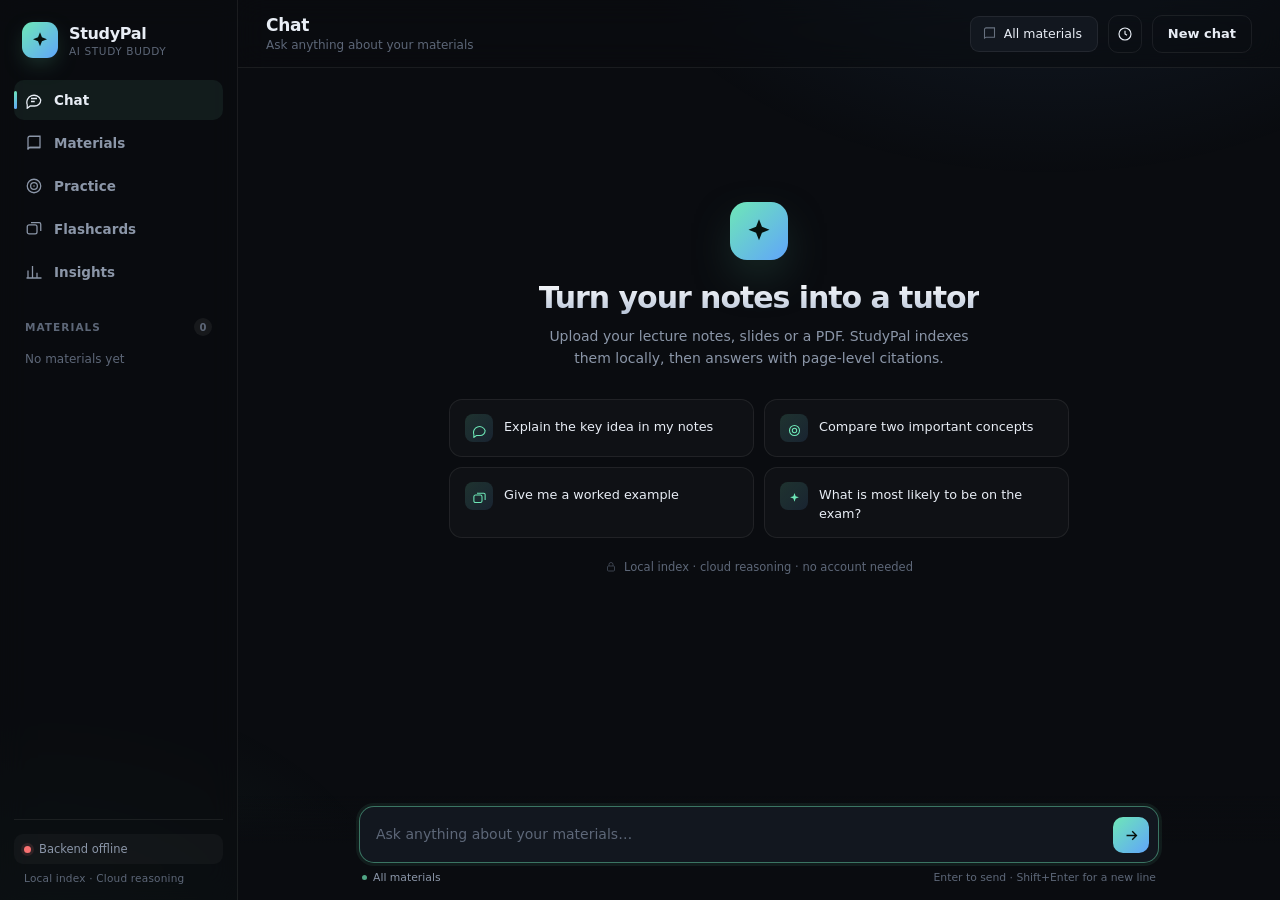
==== static/index.html @ 16179321 "Troy Hackathon 2026: StudyPal AI study buddy - FastAPI + SQLite hybrid RAG backend (dense + BM25 + R" ====
<!doctype html>
<html lang="en">
<head>
  <meta charset="utf-8" />
  <meta name="viewport" content="width=device-width, initial-scale=1" />
  <title>StudyPal — AI study buddy</title>
  <meta name="description" content="Turn your course materials into an AI tutor that cites every answer." />
  <link rel="icon" href="/favicon.svg" type="image/svg+xml" />
  <link rel="stylesheet" href="/static/styles.css" />
</head>
<body>
  <div class="app">
    <aside class="sidebar" id="sidebar">
      <div class="brand">
        <div class="brand-mark" aria-hidden="true">
          <svg viewBox="0 0 24 24" fill="none"><path d="M12 2.6l2.35 6.05L20.4 11l-6.05 2.35L12 19.4l-2.35-6.05L3.6 11l6.05-2.35L12 2.6z" fill="currentColor"/></svg>
        </div>
        <div class="brand-text">
          <div class="brand-name">StudyPal</div>
          <div class="brand-tag">AI study buddy</div>
        </div>
      </div>

      <nav class="nav" aria-label="Main">
        <button class="nav-item is-active" data-view="chat">
          <svg viewBox="0 0 24 24" fill="none" stroke="currentColor" stroke-width="1.7"><path d="M21 12a8 8 0 0 1-8 8H7l-4 3v-4.5A8 8 0 1 1 21 12z"/><path d="M8 10h8M8 14h5"/></svg>
          <span>Chat</span><kbd>1</kbd>
        </button>
        <button class="nav-item" data-view="materials">
          <svg viewBox="0 0 24 24" fill="none" stroke="currentColor" stroke-width="1.7"><path d="M4 5.5A2.5 2.5 0 0 1 6.5 3H20v15H6.5A2.5 2.5 0 0 0 4 20.5z"/><path d="M4 20.5A2.5 2.5 0 0 1 6.5 18H20"/></svg>
          <span>Materials</span><kbd>2</kbd>
        </button>
        <button class="nav-item" data-view="quiz">
          <svg viewBox="0 0 24 24" fill="none" stroke="currentColor" stroke-width="1.7"><circle cx="12" cy="12" r="9"/><circle cx="12" cy="12" r="4.5"/><circle cx="12" cy="12" r="1" fill="currentColor" stroke="none"/></svg>
          <span>Practice</span><kbd>3</kbd>
        </button>
        <button class="nav-item" data-view="cards">
          <svg viewBox="0 0 24 24" fill="none" stroke="currentColor" stroke-width="1.7"><rect x="3" y="6.5" width="13" height="12" rx="2.5"/><path d="M8 3.5h11a2 2 0 0 1 2 2v9"/></svg>
          <span>Flashcards</span><kbd>4</kbd>
        </button>
        <button class="nav-item" data-view="insights">
          <svg viewBox="0 0 24 24" fill="none" stroke="currentColor" stroke-width="1.7"><path d="M4 20V10M10 20V4M16 20v-7M22 20H2"/></svg>
          <span>Insights</span><kbd>5</kbd>
        </button>
      </nav>

      <div class="side-section">
        <div class="side-label"><span>Materials</span><span class="count" id="doc-count">0</span></div>
        <div class="side-docs" id="side-docs">
          <div class="side-empty">No materials yet</div>
        </div>
      </div>

      <div class="side-foot">
        <div class="status-pill" id="health-pill" title="System status">
          <span class="dot"></span><span id="health-text">Connecting…</span>
        </div>
        <div class="side-note">Local index · Cloud reasoning</div>
      </div>
    </aside>

    <main class="main">
      <header class="topbar">
        <div class="page-head">
          <h1 id="page-title">Chat</h1>
          <p id="page-sub">Ask anything about your materials</p>
        </div>
        <div class="top-actions">
          <label class="scope-select" title="Limit answers to one document">
            <svg viewBox="0 0 24 24" fill="none" stroke="currentColor" stroke-width="1.7"><path d="M4 5.5A2.5 2.5 0 0 1 6.5 3H20v15H6.5A2.5 2.5 0 0 0 4 20.5z"/></svg>
            <select id="doc-filter" aria-label="Document scope">
              <option value="all">All materials</option>
            </select>
          </label>
          <button class="btn btn-ghost btn-icon" id="history-btn" type="button" title="Chat history" aria-label="Chat history">
            <svg viewBox="0 0 24 24" fill="none" stroke="currentColor" stroke-width="1.7"><circle cx="12" cy="12" r="9"/><path d="M12 7v5l3 2"/></svg>
          </button>
          <button class="btn btn-ghost" id="top-action" type="button">
            <span id="top-action-label">History</span>
          </button>
        </div>
      </header>

      <div class="view-wrap">
        <!-- CHAT -->
        <section class="view is-active" id="view-chat" data-view="chat">
          <div class="chat-scroll" id="chat-scroll">
            <div class="chat-inner" id="chat-messages"></div>
          </div>
          <div class="composer-area">
            <form class="composer" id="chat-form" autocomplete="off">
              <textarea id="chat-input" rows="1" placeholder="Ask anything about your materials…" aria-label="Message"></textarea>
              <button class="send-btn" id="send-btn" type="submit" title="Send (Enter)" aria-label="Send">
                <svg viewBox="0 0 24 24" fill="none" stroke="currentColor" stroke-width="1.9"><path d="M5 12h13M13 6l6 6-6 6"/></svg>
              </button>
            </form>
            <div class="composer-meta">
              <span class="scope-chip" id="scope-chip">All materials</span>
              <span class="hint">Enter to send · Shift+Enter for a new line</span>
            </div>
          </div>
        </section>

        <!-- MATERIALS -->
        <section class="view" id="view-materials" data-view="materials">
          <div class="view-inner" id="materials-body"></div>
        </section>

        <!-- QUIZ -->
        <section class="view" id="view-quiz" data-view="quiz">
          <div class="view-inner" id="quiz-body"></div>
        </section>

        <!-- FLASHCARDS -->
        <section class="view" id="view-cards" data-view="cards">
          <div class="view-inner" id="cards-body"></div>
        </section>

        <!-- INSIGHTS -->
        <section class="view" id="view-insights" data-view="insights">
          <div class="view-inner" id="insights-body"></div>
        </section>
      </div>
    </main>
  </div>

  <div class="toasts" id="toasts" aria-live="polite"></div>
  <div class="modal-root" id="modal-root"></div>

  <script src="/static/app.js"></script>
</body>
</html>
---- static/styles.css ----
/* ============================================================
   StudyPal — night-study UI
   No frameworks, no CDNs. Everything renders from local files.
   ============================================================ */

:root {
  color-scheme: dark;
  --bg: #0a0c10;
  --bg-soft: #0d1016;
  --panel: #12171f;
  --panel-2: #161d27;
  --panel-3: #1b2330;
  --line: rgba(255, 255, 255, 0.07);
  --line-strong: rgba(255, 255, 255, 0.14);
  --text: #e8edf5;
  --muted: #8b96a8;
  --faint: #5d6778;
  --mint: #6ee7b7;
  --blue: #60a5fa;
  --violet: #a78bfa;
  --amber: #fbbf24;
  --red: #f87171;
  --green: #34d399;
  --grad: linear-gradient(135deg, #6ee7b7 0%, #60a5fa 100%);
  --grad-soft: linear-gradient(135deg, rgba(110, 231, 183, 0.16), rgba(96, 165, 250, 0.12));
  --radius: 16px;
  --radius-sm: 10px;
  --shadow: 0 24px 60px -30px rgba(0, 0, 0, 0.9);
  --font: "Inter", "Segoe UI Variable Display", "Segoe UI", system-ui, -apple-system, sans-serif;
  --mono: "Cascadia Code", "SF Mono", Consolas, monospace;
}

* { box-sizing: border-box; }

html, body { height: 100%; }

body {
  margin: 0;
  font-family: var(--font);
  font-size: 14px;
  color: var(--text);
  background: var(--bg);
  -webkit-font-smoothing: antialiased;
  text-rendering: optimizeLegibility;
  overflow: hidden;
}

body::before {
  content: "";
  position: fixed;
  inset: 0;
  pointer-events: none;
  background:
    radial-gradient(720px 460px at 82% -12%, rgba(96, 165, 250, 0.11), transparent 62%),
    radial-gradient(620px 480px at 4% 108%, rgba(110, 231, 183, 0.08), transparent 60%);
  z-index: 0;
}

::selection { background: rgba(110, 231, 183, 0.28); color: #fff; }

h1, h2, h3, h4, p { margin: 0; }
button, input, textarea, select { font: inherit; color: inherit; }
button { cursor: pointer; }
a { color: var(--mint); }

:focus-visible {
  outline: 2px solid var(--mint);
  outline-offset: 2px;
  border-radius: 6px;
}

::-webkit-scrollbar { width: 10px; height: 10px; }
::-webkit-scrollbar-thumb {
  background: rgba(255, 255, 255, 0.09);
  border: 3px solid transparent;
  background-clip: padding-box;
  border-radius: 999px;
}
::-webkit-scrollbar-thumb:hover { background-color: rgba(255, 255, 255, 0.16); }
::-webkit-scrollbar-track { background: transparent; }

/* ---------------------------------------------------------- shell */

.app {
  position: relative;
  z-index: 1;
  display: flex;
  height: 100vh;
  height: 100dvh;
}

.sidebar {
  width: 238px;
  flex: 0 0 238px;
  display: flex;
  flex-direction: column;
  padding: 20px 14px 16px;
  border-right: 1px solid var(--line);
  background: rgba(10, 12, 16, 0.62);
  backdrop-filter: blur(14px);
}

.brand {
  display: flex;
  align-items: center;
  gap: 11px;
  padding: 2px 8px 22px;
}

.brand-mark {
  width: 36px;
  height: 36px;
  border-radius: 11px;
  display: grid;
  place-items: center;
  background: var(--grad);
  color: #07110d;
  box-shadow: 0 8px 26px -10px rgba(110, 231, 183, 0.65);
}
.brand-mark svg { width: 20px; height: 20px; }

.brand-name {
  font-size: 16px;
  font-weight: 700;
  letter-spacing: -0.02em;
}
.brand-tag {
  font-size: 10.5px;
  color: var(--faint);
  letter-spacing: 0.06em;
  text-transform: uppercase;
  margin-top: 2px;
}

.nav { display: flex; flex-direction: column; gap: 3px; }

.nav-item {
  position: relative;
  display: flex;
  align-items: center;
  gap: 11px;
  height: 40px;
  padding: 0 11px;
  border: 0;
  border-radius: 10px;
  background: transparent;
  color: var(--muted);
  font-size: 13.5px;
  font-weight: 550;
  text-align: left;
  transition: color 0.16s, background 0.16s;
}
.nav-item svg { width: 18px; height: 18px; flex: 0 0 18px; }
.nav-item span { flex: 1; }
.nav-item kbd {
  font-family: var(--font);
  font-size: 10px;
  color: var(--faint);
  border: 1px solid var(--line);
  border-radius: 5px;
  min-width: 17px;
  height: 17px;
  display: grid;
  place-items: center;
  opacity: 0;
  transition: opacity 0.16s;
}
.nav-item:hover { color: var(--text); background: rgba(255, 255, 255, 0.04); }
.nav-item:hover kbd { opacity: 1; }
.nav-item.is-active { color: var(--text); background: rgba(110, 231, 183, 0.08); }
.nav-item.is-active::before {
  content: "";
  position: absolute;
  left: 0;
  top: 11px;
  bottom: 11px;
  width: 3px;
  border-radius: 3px;
  background: var(--grad);
}

.side-section {
  margin-top: 26px;
  min-height: 0;
  display: flex;
  flex-direction: column;
  flex: 1;
}

.side-label {
  display: flex;
  align-items: center;
  justify-content: space-between;
  padding: 0 11px 8px;
  font-size: 10.5px;
  letter-spacing: 0.1em;
  text-transform: uppercase;
  color: var(--faint);
  font-weight: 600;
}
.side-label .count {
  min-width: 18px;
  height: 18px;
  padding: 0 5px;
  border-radius: 999px;
  background: rgba(255, 255, 255, 0.06);
  display: grid;
  place-items: center;
  letter-spacing: 0;
  font-size: 10px;
}

.side-docs {
  overflow-y: auto;
  display: flex;
  flex-direction: column;
  gap: 1px;
  padding-right: 2px;
}

.side-doc {
  display: flex;
  align-items: center;
  gap: 9px;
  padding: 8px 11px;
  border: 0;
  border-radius: 8px;
  background: transparent;
  color: var(--muted);
  font-size: 12.5px;
  text-align: left;
  transition: background 0.14s, color 0.14s;
}
.side-doc:hover { background: rgba(255, 255, 255, 0.04); color: var(--text); }
.side-doc.is-scope { background: rgba(96, 165, 250, 0.09); color: var(--text); }
.side-doc .sdot {
  width: 6px;
  height: 6px;
  border-radius: 50%;
  flex: 0 0 6px;
  background: var(--faint);
}
.side-doc[data-status="ready"] .sdot { background: var(--green); }
.side-doc[data-status="processing"] .sdot { background: var(--amber); animation: pulse 1.4s infinite; }
.side-doc[data-status="failed"] .sdot { background: var(--red); }
.side-doc .stitle {
  flex: 1;
  overflow: hidden;
  text-overflow: ellipsis;
  white-space: nowrap;
}
.side-empty { padding: 8px 11px; font-size: 12px; color: var(--faint); }

.side-foot { padding-top: 14px; border-top: 1px solid var(--line); }

.status-pill {
  display: flex;
  align-items: center;
  gap: 8px;
  padding: 8px 10px;
  border-radius: 9px;
  background: rgba(255, 255, 255, 0.03);
  font-size: 11.5px;
  color: var(--muted);
}
.status-pill .dot {
  width: 7px;
  height: 7px;
  border-radius: 50%;
  background: var(--amber);
  box-shadow: 0 0 0 3px rgba(251, 191, 36, 0.12);
}
.status-pill.is-ok .dot { background: var(--green); box-shadow: 0 0 0 3px rgba(52, 211, 153, 0.13); }
.status-pill.is-bad .dot { background: var(--red); box-shadow: 0 0 0 3px rgba(248, 113, 113, 0.13); }
.side-note {
  margin-top: 8px;
  padding: 0 10px;
  font-size: 10.5px;
  color: var(--faint);
  letter-spacing: 0.02em;
}

.main {
  flex: 1;
  min-width: 0;
  display: flex;
  flex-direction: column;
  position: relative;
}

.topbar {
  height: 68px;
  flex: 0 0 68px;
  display: flex;
  align-items: center;
  justify-content: space-between;
  gap: 18px;
  padding: 0 28px;
  border-bottom: 1px solid var(--line);
  background: rgba(10, 12, 16, 0.55);
  backdrop-filter: blur(14px);
  z-index: 5;
}

.page-head h1 {
  font-size: 17px;
  font-weight: 650;
  letter-spacing: -0.015em;
}
.page-head p { font-size: 12px; color: var(--faint); margin-top: 3px; }

.top-actions { display: flex; align-items: center; gap: 10px; }

.scope-select {
  display: flex;
  align-items: center;
  gap: 7px;
  height: 36px;
  padding: 0 10px 0 11px;
  border: 1px solid var(--line);
  border-radius: 9px;
  background: var(--panel);
  color: var(--muted);
  transition: border-color 0.15s;
}
.scope-select:hover { border-color: var(--line-strong); }
.scope-select svg { width: 15px; height: 15px; colors: var(--faint); opacity: 0.7; }
.scope-select select {
  appearance: none;
  border: 0;
  background: transparent;
  font-size: 12.5px;
  color: var(--text);
  max-width: 170px;
  padding-right: 4px;
  cursor: pointer;
  outline: none;
}
.scope-select select option { background: #12171f; color: var(--text); }

.view-wrap { flex: 1; min-height: 0; position: relative; }

.view { display: none; height: 100%; overflow-y: auto; }
.view.is-active { display: block; }
#view-chat.is-active { display: flex; flex-direction: column; overflow: hidden; }

.view-inner {
  width: 100%;
  max-width: 1080px;
  margin: 0 auto;
  padding: 30px 36px 90px;
}

/* ---------------------------------------------------------- buttons */

.btn {
  display: inline-flex;
  align-items: center;
  justify-content: center;
  gap: 8px;
  height: 38px;
  padding: 0 15px;
  border: 1px solid var(--line);
  border-radius: 10px;
  background: var(--panel);
  color: var(--text);
  font-size: 13px;
  font-weight: 550;
  white-space: nowrap;
  transition: transform 0.15s, border-color 0.15s, background 0.15s, box-shadow 0.15s;
}
.btn:hover { border-color: var(--line-strong); background: var(--panel-2); transform: translateY(-1px); }
.btn:active { transform: translateY(0) scale(0.99); }
.btn:disabled { opacity: 0.5; cursor: not-allowed; transform: none; }
.btn svg { width: 16px; height: 16px; }

.btn-ghost { background: transparent; }
.btn-ghost:hover { background: rgba(255, 255, 255, 0.04); }

.btn-primary {
  border: 0;
  background: var(--grad);
  color: #07110d;
  font-weight: 650;
  box-shadow: 0 10px 30px -12px rgba(110, 231, 183, 0.55);
}
.btn-primary:hover { background: var(--grad); box-shadow: 0 14px 36px -12px rgba(110, 231, 183, 0.7); }

.btn-danger { color: var(--red); border-color: rgba(248, 113, 113, 0.25); background: rgba(248, 113, 113, 0.06); }
.btn-danger:hover { background: rgba(248, 113, 113, 0.1); }

.btn-sm { height: 30px; padding: 0 10px; font-size: 12px; border-radius: 8px; }
.btn-lg { height: 46px; padding: 0 22px; font-size: 14px; border-radius: 12px; }
.btn-icon { width: 34px; padding: 0; }
.btn-icon svg { width: 16px; height: 16px; }
.btn-block { width: 100%; }

/* ---------------------------------------------------------- generic cards */

.panel {
  background: linear-gradient(180deg, rgba(255, 255, 255, 0.022), transparent 40%), var(--panel);
  border: 1px solid var(--line);
  border-radius: var(--radius);
  padding: 22px;
}

.panel-head {
  display: flex;
  align-items: flex-start;
  justify-content: space-between;
  gap: 16px;
  margin-bottom: 18px;
}
.panel-head h2 { font-size: 15px; font-weight: 650; letter-spacing: -0.01em; }
.panel-head p { font-size: 12px; color: var(--faint); margin-top: 4px; }

.section-title {
  font-size: 20px;
  font-weight: 680;
  letter-spacing: -0.025em;
}
.section-sub { font-size: 13px; color: var(--muted); margin-top: 6px; line-height: 1.55; }

.stack-sm > * + * { margin-top: 8px; }
.stack > * + * { margin-top: 16px; }
.stack-lg > * + * { margin-top: 24px; }

.row { display: flex; align-items: center; gap: 10px; }
.row-between { display: flex; align-items: center; justify-content: space-between; gap: 16px; }
.grow { flex: 1; }
.muted { color: var(--muted); }
.faint { color: var(--faint); }
.tiny { font-size: 11.5px; }
.nowrap { white-space: nowrap; }

/* ---------------------------------------------------------- chat */

.chat-scroll { flex: 1; min-height: 0; overflow-y: auto; scroll-behavior: smooth; }
.chat-inner {
  width: 100%;
  max-width: 800px;
  margin: 0 auto;
  padding: 30px 24px 8px;
}

.welcome {
  min-height: calc(100vh - 300px);
  display: flex;
  flex-direction: column;
  align-items: center;
  justify-content: center;
  text-align: center;
  padding: 20px 0 40px;
  animation: fadeUp 0.45s var(--ease);
}

.welcome-mark {
  width: 58px;
  height: 58px;
  border-radius: 17px;
  display: grid;
  place-items: center;
  background: var(--grad);
  color: #07110d;
  box-shadow: 0 18px 50px -16px rgba(110, 231, 183, 0.55);
  margin-bottom: 20px;
}
.welcome-mark svg { width: 30px; height: 30px; }

.welcome h2 {
  font-size: 30px;
  font-weight: 700;
  letter-spacing: -0.035em;
  background: linear-gradient(180deg, #fff, #b7c4d8);
  -webkit-background-clip: text;
  background-clip: text;
  color: transparent;
}
.welcome p {
  margin-top: 10px;
  font-size: 14px;
  color: var(--muted);
  max-width: 460px;
  line-height: 1.6;
}

.suggestions {
  display: grid;
  grid-template-columns: 1fr 1fr;
  gap: 10px;
  width: 100%;
  max-width: 620px;
  margin-top: 30px;
}

.suggestion {
  display: flex;
  align-items: flex-start;
  gap: 11px;
  text-align: left;
  padding: 14px 15px;
  border: 1px solid var(--line);
  border-radius: 13px;
  background: rgba(255, 255, 255, 0.022);
  color: var(--text);
  font-size: 12.8px;
  line-height: 1.45;
  transition: border-color 0.16s, background 0.16s, transform 0.16s;
}
.suggestion:hover {
  border-color: rgba(110, 231, 183, 0.32);
  background: rgba(110, 231, 183, 0.05);
  transform: translateY(-2px);
}
.suggestion .sic {
  width: 28px;
  height: 28px;
  flex: 0 0 28px;
  border-radius: 8px;
  display: grid;
  place-items: center;
  background: var(--grad-soft);
  color: var(--mint);
}
.suggestion .sic svg { width: 15px; height: 15px; }
.suggestion span { padding-top: 4px; }

.welcome-note {
  margin-top: 22px;
  font-size: 11.5px;
  color: var(--faint);
  display: flex;
  align-items: center;
  gap: 7px;
}
.welcome-note .lock { width: 12px; height: 12px; opacity: 0.7; }

.msg {
  display: flex;
  gap: 12px;
  margin-bottom: 28px;
  animation: fadeUp 0.28s var(--ease);
}
.msg.user { flex-direction: row-reverse; }

.msg-avatar {
  width: 28px;
  height: 28px;
  flex: 0 0 28px;
  border-radius: 9px;
  display: grid;
  place-items: center;
  background: var(--grad);
  color: #07110d;
  margin-top: 2px;
  box-shadow: 0 6px 18px -8px rgba(110, 231, 183, 0.6);
}
.msg-avatar svg { width: 15px; height: 15px; }

.msg-col { min-width: 0; max-width: 100%; }
.msg.user .msg-col { max-width: 84%; }

.msg-meta {
  font-size: 11px;
  color: var(--faint);
  margin-bottom: 6px;
  display: flex;
  align-items: center;
  gap: 8px;
}
.msg.user .msg-meta { justify-content: flex-end; }

.msg-body {
  font-size: 14.8px;
  line-height: 1.72;
  color: #dbe3ee;
  overflow-wrap: anywhere;
}
.msg.user .msg-body {
  background: linear-gradient(135deg, rgba(96, 165, 250, 0.16), rgba(96, 165, 250, 0.07));
  border: 1px solid rgba(96, 165, 250, 0.18);
  padding: 12px 16px;
  border-radius: 15px 15px 4px 15px;
  color: var(--text);
}

.msg-body p { margin: 0 0 11px; }
.msg-body p:last-child { margin-bottom: 0; }
.msg-body strong { color: #fff; font-weight: 650; }
.msg-body em { color: #c8d3e3; }
.msg-body ul, .msg-body ol { margin: 6px 0 12px; padding-left: 22px; }
.msg-body li { margin: 5px 0; }
.msg-body li::marker { color: var(--faint); }
.msg-body h3, .msg-body h4 {
  font-size: 14.5px;
  font-weight: 650;
  margin: 18px 0 8px;
  color: #fff;
  letter-spacing: -0.01em;
}
.msg-body code {
  font-family: var(--mono);
  font-size: 12.5px;
  padding: 2px 6px;
  border-radius: 5px;
  background: rgba(255, 255, 255, 0.06);
  border: 1px solid var(--line);
}
.msg-body pre {
  margin: 12px 0;
  padding: 14px;
  border-radius: 10px;
  background: #0b0e13;
  border: 1px solid var(--line);
  overflow-x: auto;
}
.msg-body pre code { border: 0; background: transparent; padding: 0; font-size: 12.5px; line-height: 1.6; }
.msg-body blockquote {
  margin: 12px 0;
  padding: 2px 0 2px 14px;
  border-left: 2px solid rgba(110, 231, 183, 0.4);
  color: var(--muted);
}
.msg-body hr { border: 0; border-top: 1px solid var(--line); margin: 18px 0; }

.cite {
  display: inline-flex;
  align-items: center;
  justify-content: center;
  min-width: 18px;
  height: 18px;
  padding: 0 5px;
  margin: 0 1px;
  border: 1px solid rgba(110, 231, 183, 0.28);
  border-radius: 5px;
  background: rgba(110, 231, 183, 0.1);
  color: var(--mint);
  font-size: 10.5px;
  font-weight: 650;
  font-family: var(--font);
  vertical-align: 1px;
  line-height: 1;
  transition: background 0.14s, border-color 0.14s;
}
.cite:hover { background: rgba(110, 231, 183, 0.2); border-color: rgba(110, 231, 183, 0.5); }

.stream-cursor {
  display: inline-block;
  width: 7px;
  height: 15px;
  margin-left: 2px;
  border-radius: 1px;
  background: var(--mint);
  vertical-align: -2px;
  animation: blink 0.9s steps(2, start) infinite;
}

.msg-actions {
  display: flex;
  gap: 4px;
  margin-top: 10px;
  opacity: 0;
  transition: opacity 0.15s;
}
.msg:hover .msg-actions { opacity: 1; }
.msg-action {
  display: inline-flex;
  align-items: center;
  gap: 5px;
  height: 27px;
  padding: 0 9px;
  border: 0;
  border-radius: 7px;
  background: transparent;
  color: var(--faint);
  font-size: 11.5px;
}
.msg-action:hover { background: rgba(255, 255, 255, 0.05); color: var(--muted); }
.msg-action svg { width: 13px; height: 13px; }

.sources {
  margin-top: 14px;
  border-top: 1px solid var(--line);
  padding-top: 10px;
}
.sources-toggle {
  display: inline-flex;
  align-items: center;
  gap: 7px;
  border: 0;
  background: transparent;
  color: var(--muted);
  font-size: 11.5px;
  padding: 2px 0;
}
.sources-toggle:hover { color: var(--text); }
.sources-toggle svg { width: 13px; height: 13px; transition: transform 0.18s; }
.sources.is-open .sources-toggle svg { transform: rotate(90deg); }
.sources-toggle .badge {
  padding: 1px 6px;
  border-radius: 999px;
  background: rgba(255, 255, 255, 0.06);
  font-size: 10px;
  color: var(--muted);
}

.source-grid {
  display: none;
  grid-template-columns: repeat(auto-fill, minmax(210px, 1fr));
  gap: 8px;
  margin-top: 10px;
}
.sources.is-open .source-grid { display: grid; }

.source-card {
  text-align: left;
  padding: 11px 12px;
  border: 1px solid var(--line);
  border-radius: 10px;
  background: rgba(255, 255, 255, 0.02);
  transition: border-color 0.15s, background 0.15s;
}
.source-card:hover { border-color: rgba(110, 231, 183, 0.3); background: rgba(110, 231, 183, 0.04); }
.source-card .sc-top {
  display: flex;
  align-items: center;
  gap: 7px;
  font-size: 10.5px;
  color: var(--mint);
  font-weight: 650;
  margin-bottom: 5px;
}
.source-card .sc-top .pg { color: var(--faint); font-weight: 500; margin-left: auto; }
.source-card .sc-title {
  font-size: 12px;
  font-weight: 600;
  white-space: nowrap;
  overflow: hidden;
  text-overflow: ellipsis;
  margin-bottom: 4px;
}
.source-card .sc-snip {
  font-size: 11px;
  line-height: 1.5;
  color: var(--faint);
  display: -webkit-box;
  -webkit-line-clamp: 2;
  -webkit-box-orient: vertical;
  overflow: hidden;
}

.composer-area {
  flex: 0 0 auto;
  padding: 10px 24px 16px;
  background: linear-gradient(to top, var(--bg) 55%, rgba(10, 12, 16, 0));
}

.composer {
  display: flex;
  align-items: flex-end;
  gap: 10px;
  width: 100%;
  max-width: 800px;
  margin: 0 auto;
  padding: 9px 9px 9px 16px;
  border: 1px solid var(--line-strong);
  border-radius: 15px;
  background: var(--panel);
  box-shadow: var(--shadow);
  transition: border-color 0.18s, box-shadow 0.18s;
}
.composer:focus-within {
  border-color: rgba(110, 231, 183, 0.45);
  box-shadow: 0 0 0 3px rgba(110, 231, 183, 0.07), var(--shadow);
}

.composer textarea {
  flex: 1;
  border: 0;
  outline: 0;
  resize: none;
  background: transparent;
  color: var(--text);
  font-size: 14px;
  line-height: 1.5;
  padding: 8px 0;
  max-height: 150px;
  min-height: 24px;
}
.composer textarea::placeholder { color: var(--faint); }

.send-btn {
  width: 36px;
  height: 36px;
  flex: 0 0 36px;
  border: 0;
  border-radius: 10px;
  display: grid;
  place-items: center;
  background: var(--grad);
  color: #07110d;
  transition: transform 0.14s, opacity 0.14s, box-shadow 0.14s;
}
.send-btn:hover { transform: translateY(-1px); box-shadow: 0 8px 20px -8px rgba(110, 231, 183, 0.7); }
.send-btn:disabled { opacity: 0.45; transform: none; box-shadow: none; }
.send-btn svg { width: 17px; height: 17px; }
.send-btn.is-stop { background: rgba(248, 113, 113, 0.16); color: var(--red); border: 1px solid rgba(248, 113, 113, 0.3); }
.send-btn.is-stop svg { width: 13px; height: 13px; }

.composer-meta {
  width: 100%;
  max-width: 800px;
  margin: 8px auto 0;
  display: flex;
  align-items: center;
  justify-content: space-between;
  gap: 12px;
  font-size: 10.8px;
  color: var(--faint);
  padding: 0 3px;
}
.scope-chip {
  display: inline-flex;
  align-items: center;
  gap: 6px;
  max-width: 260px;
  overflow: hidden;
  text-overflow: ellipsis;
  white-space: nowrap;
  color: var(--muted);
}
.scope-chip::before { content: ""; width: 5px; height: 5px; border-radius: 50%; background: var(--mint); opacity: 0.7; }
.composer-meta .hint { color: var(--faint); }

/* ---------------------------------------------------------- materials */

.mat-head { display: flex; align-items: flex-end; justify-content: space-between; gap: 20px; margin-bottom: 22px; }

.dropzone {
  position: relative;
  display: flex;
  flex-direction: column;
  align-items: center;
  justify-content: center;
  gap: 8px;
  min-height: 150px;
  padding: 26px;
  border: 1.5px dashed rgba(255, 255, 255, 0.14);
  border-radius: 18px;
  background: rgba(255, 255, 255, 0.014);
  text-align: center;
  cursor: pointer;
  transition: border-color 0.18s, background 0.18s, transform 0.18s;
}
.dropzone:hover { border-color: rgba(110, 231, 183, 0.35); background: rgba(110, 231, 183, 0.03); }
.dropzone.is-drag {
  border-color: var(--mint);
  background: rgba(110, 231, 183, 0.07);
  transform: scale(1.005);
}
.dropzone .dz-icon {
  width: 42px;
  height: 42px;
  border-radius: 12px;
  display: grid;
  place-items: center;
  background: var(--grad-soft);
  color: var(--mint);
  margin-bottom: 2px;
}
.dropzone .dz-icon svg { width: 21px; height: 21px; }
.dropzone .dz-title { font-size: 14px; font-weight: 600; }
.dropzone .dz-sub { font-size: 11.5px; color: var(--faint); }
.dropzone .dz-types { display: flex; gap: 5px; margin-top: 6px; flex-wrap: wrap; justify-content: center; }
.dz-type {
  font-size: 9.5px;
  letter-spacing: 0.06em;
  color: var(--faint);
  border: 1px solid var(--line);
  padding: 2px 6px;
  border-radius: 4px;
}

.upload-queue { display: flex; flex-direction: column; gap: 7px; margin-top: 12px; }
.uq-item {
  display: flex;
  align-items: center;
  gap: 10px;
  padding: 9px 12px;
  border: 1px solid var(--line);
  border-radius: 10px;
  background: var(--panel);
  font-size: 12px;
}
.uq-item .uq-name { flex: 1; overflow: hidden; text-overflow: ellipsis; white-space: nowrap; }
.uq-bar { width: 120px; height: 4px; border-radius: 4px; background: rgba(255, 255, 255, 0.08); overflow: hidden; }
.uq-bar i { display: block; height: 100%; background: var(--grad); border-radius: 4px; transition: width 0.2s; }
.uq-item.is-error { border-color: rgba(248, 113, 113, 0.3); }
.uq-item.is-error .uq-bar i { background: var(--red); }

.doc-grid {
  display: grid;
  grid-template-columns: repeat(auto-fill, minmax(252px, 1fr));
  gap: 14px;
  margin-top: 22px;
}

.doc-card {
  display: flex;
  flex-direction: column;
  padding: 17px;
  border: 1px solid var(--line);
  border-radius: var(--radius);
  background: linear-gradient(180deg, rgba(255, 255, 255, 0.02), transparent 45%), var(--panel);
  transition: transform 0.18s, border-color 0.18s, box-shadow 0.18s;
  animation: fadeUp 0.3s var(--ease);
}
.doc-card:hover {
  transform: translateY(-2px);
  border-color: var(--line-strong);
  box-shadow: 0 18px 40px -26px rgba(0, 0, 0, 0.9);
}
.doc-card.is-processing { border-color: rgba(251, 191, 36, 0.18); }
.doc-card.is-failed { border-color: rgba(248, 113, 113, 0.28); }

.doc-top { display: flex; align-items: flex-start; gap: 11px; }
.doc-icon {
  width: 38px;
  height: 38px;
  flex: 0 0 38px;
  border-radius: 10px;
  display: grid;
  place-items: center;
  font-size: 9.5px;
  font-weight: 750;
  letter-spacing: 0.04em;
  background: rgba(255, 255, 255, 0.05);
  color: var(--muted);
  border: 1px solid var(--line);
}
.doc-icon.pdf { background: rgba(248, 113, 113, 0.1); color: #fca5a5; border-color: rgba(248, 113, 113, 0.2); }
.doc-icon.pptx { background: rgba(251, 146, 60, 0.1); color: #fdba74; border-color: rgba(251, 146, 60, 0.2); }
.doc-icon.docx { background: rgba(96, 165, 250, 0.1); color: #93c5fd; border-color: rgba(96, 165, 250, 0.2); }
.doc-icon.md { background: rgba(167, 139, 250, 0.1); color: #c4b5fd; border-color: rgba(167, 139, 250, 0.2); }
.doc-icon.txt, .doc-icon.csv { background: rgba(148, 163, 184, 0.1); color: #cbd5e1; }

.doc-title { font-size: 13.5px; font-weight: 620; line-height: 1.35; letter-spacing: -0.01em; }
.doc-file { font-size: 10.5px; color: var(--faint); margin-top: 4px; overflow: hidden; text-overflow: ellipsis; white-space: nowrap; }

.doc-status {
  margin-left: auto;
  display: inline-flex;
  align-items: center;
  gap: 5px;
  font-size: 9.5px;
  letter-spacing: 0.05em;
  text-transform: uppercase;
  color: var(--faint);
  border: 1px solid var(--line);
  border-radius: 999px;
  padding: 3px 7px;
  white-space: nowrap;
}
.doc-status.ready { color: var(--green); border-color: rgba(52, 211, 153, 0.22); background: rgba(52, 211, 153, 0.06); }
.doc-status.processing { color: var(--amber); border-color: rgba(251, 191, 36, 0.22); background: rgba(251, 191, 36, 0.06); }
.doc-status.failed { color: var(--red); border-color: rgba(248, 113, 113, 0.22); background: rgba(248, 113, 113, 0.06); }

.doc-stats { display: flex; gap: 12px; margin-top: 12px; font-size: 11px; color: var(--faint); }
.doc-stats b { color: var(--muted); font-weight: 600; }

.doc-concepts { display: flex; flex-wrap: wrap; gap: 5px; margin-top: 11px; }
.concept {
  font-size: 10.5px;
  color: #a9b7cb;
  background: rgba(255, 255, 255, 0.045);
  border: 1px solid var(--line);
  padding: 3px 8px;
  border-radius: 999px;
  max-width: 160px;
  overflow: hidden;
  text-overflow: ellipsis;
  white-space: nowrap;
}
.concept.more { color: var(--faint); }

.doc-summary {
  margin-top: 11px;
  font-size: 11.5px;
  line-height: 1.55;
  color: var(--faint);
  display: -webkit-box;
  -webkit-line-clamp: 2;
  -webkit-box-orient: vertical;
  overflow: hidden;
}

.doc-actions {
  display: flex;
  gap: 6px;
  margin-top: 15px;
  padding-top: 13px;
  border-top: 1px solid var(--line);
}
.doc-actions .btn { flex: 1; height: 31px; font-size: 11.5px; }
.doc-actions .btn-icon { flex: 0 0 31px; }

.progress-track {
  height: 3px;
  border-radius: 3px;
  background: rgba(255, 255, 255, 0.06);
  overflow: hidden;
  margin-top: 13px;
}
.progress-track i {
  display: block;
  height: 100%;
  width: 34%;
  border-radius: 3px;
  background: var(--grad);
  animation: indeterminate 1.35s ease-in-out infinite;
}
.doc-error { margin-top: 9px; font-size: 11px; color: var(--red); line-height: 1.45; }

.empty-state {
  display: flex;
  flex-direction: column;
  align-items: center;
  justify-content: center;
  text-align: center;
  padding: 70px 20px;
  color: var(--faint);
}
.empty-state .es-icon {
  width: 52px;
  height: 52px;
  border-radius: 15px;
  display: grid;
  place-items: center;
  background: rgba(255, 255, 255, 0.03);
  border: 1px solid var(--line);
  margin-bottom: 16px;
}
.empty-state .es-icon svg { width: 23px; height: 23px; opacity: 0.7; }
.empty-state h3 { font-size: 15px; color: var(--text); font-weight: 600; margin-bottom: 6px; }
.empty-state p { font-size: 12.5px; max-width: 360px; line-height: 1.6; margin-bottom: 18px; }

/* ---------------------------------------------------------- quiz */

.quiz-setup { max-width: 720px; margin: 0 auto; }
.setup-panel { padding: 26px; }
.setup-title { font-size: 22px; font-weight: 680; letter-spacing: -0.03em; }
.setup-sub { font-size: 13px; color: var(--muted); margin-top: 7px; line-height: 1.55; }

.field { margin-top: 24px; }
.field-label {
  display: flex;
  align-items: center;
  justify-content: space-between;
  font-size: 11px;
  letter-spacing: 0.08em;
  text-transform: uppercase;
  color: var(--faint);
  font-weight: 650;
  margin-bottom: 9px;
}
.field-hint { font-size: 11px; color: var(--faint); text-transform: none; letter-spacing: 0; font-weight: 400; }

.seg { display: inline-flex; padding: 3px; border: 1px solid var(--line); border-radius: 10px; background: rgba(0, 0, 0, 0.16); gap: 3px; }
.seg button {
  border: 0;
  background: transparent;
  color: var(--muted);
  font-size: 12.5px;
  height: 31px;
  padding: 0 14px;
  border-radius: 7px;
  transition: background 0.15s, color 0.15s;
}
.seg button:hover { color: var(--text); }
.seg button.is-on { background: var(--panel-3); color: #fff; box-shadow: 0 2px 8px rgba(0, 0, 0, 0.25); }
.seg button.is-on.accent { background: rgba(110, 231, 183, 0.13); color: var(--mint); }

.chip-row { display: flex; flex-wrap: wrap; gap: 6px; }
.chip {
  display: inline-flex;
  align-items: center;
  gap: 6px;
  height: 30px;
  padding: 0 11px;
  border: 1px solid var(--line);
  border-radius: 999px;
  background: transparent;
  color: var(--muted);
  font-size: 11.5px;
  transition: all 0.15s;
}
.chip:hover { border-color: var(--line-strong); color: var(--text); }
.chip.is-on { border-color: rgba(110, 231, 183, 0.4); background: rgba(110, 231, 183, 0.09); color: var(--mint); }
.chip .cdot { width: 5px; height: 5px; border-radius: 50%; background: var(--faint); }
.chip.is-on .cdot { background: var(--mint); }

.check-row {
  display: flex;
  align-items: flex-start;
  gap: 10px;
  padding: 12px 14px;
  border: 1px solid var(--line);
  border-radius: 11px;
  background: rgba(255, 255, 255, 0.018);
  cursor: pointer;
}
.check-row input { accent-color: var(--mint); width: 15px; height: 15px; margin-top: 2px; }
.check-row .cr-title { font-size: 12.5px; font-weight: 550; }
.check-row .cr-sub { font-size: 11px; color: var(--faint); margin-top: 3px; }

.generate-row { display: flex; align-items: center; gap: 14px; margin-top: 28px; }
.generate-row .btn-primary { flex: 1; height: 46px; font-size: 14px; }
.generate-row .tiny { max-width: 190px; line-height: 1.45; }

.quiz-run { max-width: 760px; margin: 0 auto; }
.quiz-top { display: flex; align-items: center; gap: 16px; margin-bottom: 24px; }
.quiz-count { font-size: 11.5px; color: var(--muted); white-space: nowrap; }
.quiz-count b { color: var(--text); font-weight: 650; }
.quiz-progress { flex: 1; height: 4px; border-radius: 999px; background: rgba(255, 255, 255, 0.07); overflow: hidden; }
.quiz-progress i { display: block; height: 100%; border-radius: 999px; background: var(--grad); transition: width 0.35s var(--ease); }

.question-card { padding: 28px; }
.q-concept {
  display: inline-flex;
  align-items: center;
  gap: 6px;
  font-size: 10px;
  letter-spacing: 0.08em;
  text-transform: uppercase;
  color: var(--mint);
  background: rgba(110, 231, 183, 0.08);
  border: 1px solid rgba(110, 231, 183, 0.18);
  padding: 4px 9px;
  border-radius: 999px;
  margin-bottom: 16px;
  font-weight: 650;
}
.q-text { font-size: 20px; font-weight: 620; line-height: 1.45; letter-spacing: -0.02em; margin-bottom: 22px; }

.options { display: flex; flex-direction: column; gap: 8px; }
.option {
  display: flex;
  align-items: flex-start;
  gap: 13px;
  width: 100%;
  padding: 14px 16px;
  border: 1px solid var(--line);
  border-radius: 12px;
  background: rgba(255, 255, 255, 0.018);
  color: var(--text);
  text-align: left;
  font-size: 13.8px;
  line-height: 1.5;
  transition: border-color 0.14s, background 0.14s, transform 0.14s;
}
.option:hover:not(:disabled) { border-color: var(--line-strong); background: rgba(255, 255, 255, 0.04); transform: translateX(2px); }
.option .okey {
  width: 24px;
  height: 24px;
  flex: 0 0 24px;
  border-radius: 6px;
  display: grid;
  place-items: center;
  font-size: 11px;
  font-weight: 650;
  color: var(--muted);
  background: rgba(255, 255, 255, 0.05);
  border: 1px solid var(--line);
  margin-top: -1px;
}
.option.is-selected { border-color: rgba(110, 231, 183, 0.5); background: rgba(110, 231, 183, 0.07); }
.option.is-selected .okey { background: rgba(110, 231, 183, 0.16); color: var(--mint); border-color: rgba(110, 231, 183, 0.35); }
.option.is-correct { border-color: rgba(52, 211, 153, 0.55); background: rgba(52, 211, 153, 0.09); }
.option.is-correct .okey { background: var(--green); color: #04140d; border-color: var(--green); }
.option.is-wrong { border-color: rgba(248, 113, 113, 0.55); background: rgba(248, 113, 113, 0.08); }
.option.is-wrong .okey { background: var(--red); color: #1a0505; border-color: var(--red); }
.option.is-dim { opacity: 0.5; }
.option:disabled { cursor: default; }

.feedback {
  margin-top: 18px;
  padding: 16px 17px;
  border-radius: 12px;
  border: 1px solid rgba(52, 211, 153, 0.2);
  background: rgba(52, 211, 153, 0.055);
  animation: fadeUp 0.25s var(--ease);
}
.feedback.bad { border-color: rgba(248, 113, 113, 0.22); background: rgba(248, 113, 113, 0.055); }
.feedback .fb-head { display: flex; align-items: center; gap: 8px; font-size: 12.5px; font-weight: 650; color: var(--green); margin-bottom: 7px; }
.feedback.bad .fb-head { color: var(--red); }
.feedback .fb-head svg { width: 15px; height: 15px; }
.feedback .fb-text { font-size: 12.5px; line-height: 1.6; color: #c8d3e3; }
.feedback .fb-source {
  display: flex;
  align-items: center;
  gap: 8px;
  margin-top: 11px;
  padding-top: 11px;
  border-top: 1px solid rgba(255, 255, 255, 0.06);
  font-size: 11px;
  color: var(--faint);
}
.feedback .fb-source b { color: var(--muted); font-weight: 550; }
.feedback .fb-source button { margin-left: auto; }

.quiz-next { display: flex; justify-content: flex-end; margin-top: 20px; gap: 10px; }

.result-wrap { max-width: 700px; margin: 0 auto; text-align: center; }
.score-ring { position: relative; width: 168px; height: 168px; margin: 6px auto 0; }
.score-ring svg { transform: rotate(-90deg); }
.score-ring .track { stroke: rgba(255, 255, 255, 0.06); }
.score-ring .fill { stroke: url(#scoreGrad); stroke-linecap: round; transition: stroke-dashoffset 0.9s var(--ease); }
.score-value {
  position: absolute;
  inset: 0;
  display: flex;
  flex-direction: column;
  align-items: center;
  justify-content: center;
}
.score-value b { font-size: 38px; font-weight: 720; letter-spacing: -0.04em; font-variant-numeric: tabular-nums; }
.score-value span { font-size: 11px; color: var(--faint); letter-spacing: 0.08em; text-transform: uppercase; margin-top: 2px; }

.result-title { font-size: 24px; font-weight: 700; letter-spacing: -0.03em; margin-top: 20px; }
.result-sub { font-size: 13.5px; color: var(--muted); margin-top: 8px; line-height: 1.6; }
.result-stats { display: flex; justify-content: center; gap: 26px; margin-top: 18px; font-size: 12.5px; color: var(--muted); }
.result-stats b { color: var(--text); font-weight: 650; }
.result-weak { display: flex; justify-content: center; flex-wrap: wrap; gap: 6px; margin-top: 16px; }
.result-actions { display: flex; justify-content: center; flex-wrap: wrap; gap: 9px; margin-top: 26px; }

.review-list { margin-top: 28px; text-align: left; display: flex; flex-direction: column; gap: 8px; }
.review-item {
  border: 1px solid var(--line);
  border-radius: 12px;
  background: var(--panel);
  padding: 15px 17px;
}
.review-item summary { cursor: pointer; font-size: 12.8px; display: flex; align-items: center; gap: 9px; list-style: none; }
.review-item summary::-webkit-details-marker { display: none; }
.review-item .ri-mark {
  width: 19px; height: 19px; flex: 0 0 19px; border-radius: 50%;
  display: grid; place-items: center; font-size: 10px; font-weight: 700;
  background: rgba(248, 113, 113, 0.14); color: var(--red);
}
.review-item.is-correct .ri-mark { background: rgba(52, 211, 153, 0.14); color: var(--green); }
.review-body { margin-top: 12px; padding-top: 12px; border-top: 1px solid var(--line); font-size: 12px; line-height: 1.65; color: var(--muted); }
.review-body .rb-row { margin-bottom: 6px; }
.review-body .rb-row b { color: var(--text); font-weight: 600; }
.review-body .good { color: var(--green); }
.review-body .bad { color: var(--red); }

/* ---------------------------------------------------------- flashcards */

.fc-shell { max-width: 720px; margin: 0 auto; }
.fc-top { display: flex; align-items: center; justify-content: space-between; gap: 16px; margin-bottom: 20px; }
.fc-progress { font-size: 12px; color: var(--muted); font-variant-numeric: tabular-nums; }
.fc-progress b { color: var(--text); font-weight: 650; }

.fc-scene { perspective: 1400px; height: 340px; cursor: pointer; }
.fc-card {
  position: relative;
  width: 100%;
  height: 100%;
  transform-style: preserve-3d;
  transition: transform 0.52s cubic-bezier(0.2, 0.8, 0.2, 1);
}
.fc-card.is-flipped { transform: rotateY(180deg); }
.fc-face {
  position: absolute;
  inset: 0;
  backface-visibility: hidden;
  -webkit-backface-visibility: hidden;
  border: 1px solid var(--line-strong);
  border-radius: 20px;
  background:
    radial-gradient(600px 260px at 50% 0%, rgba(110, 231, 183, 0.06), transparent 60%),
    linear-gradient(180deg, #141b24, #10151d);
  box-shadow: 0 30px 80px -40px rgba(0, 0, 0, 0.95);
  padding: 36px 40px;
  display: flex;
  flex-direction: column;
  justify-content: center;
  align-items: center;
  text-align: center;
}
.fc-back { transform: rotateY(180deg); background: linear-gradient(180deg, #131c22, #0f151d); }
.fc-tag {
  position: absolute;
  top: 18px;
  left: 20px;
  display: inline-flex;
  align-items: center;
  gap: 6px;
  font-size: 10px;
  letter-spacing: 0.08em;
  text-transform: uppercase;
  color: var(--mint);
  background: rgba(110, 231, 183, 0.08);
  border: 1px solid rgba(110, 231, 183, 0.16);
  padding: 4px 9px;
  border-radius: 999px;
  font-weight: 650;
}
.fc-side {
  position: absolute;
  top: 20px;
  right: 20px;
  font-size: 10px;
  letter-spacing: 0.08em;
  text-transform: uppercase;
  color: var(--faint);
}
.fc-front-text { font-size: 24px; font-weight: 620; line-height: 1.45; letter-spacing: -0.025em; max-width: 560px; }
.fc-back-text { font-size: 17px; line-height: 1.65; color: #d3dce9; max-width: 560px; font-weight: 420; }
.fc-hint {
  position: absolute;
  bottom: 18px;
  left: 0;
  right: 0;
  text-align: center;
  font-size: 10.5px;
  color: var(--faint);
  letter-spacing: 0.02em;
}

.fc-controls { display: flex; align-items: center; justify-content: center; gap: 12px; margin-top: 22px; }
.fc-controls .btn { min-width: 132px; height: 42px; }
.fc-again { color: var(--amber); border-color: rgba(251, 191, 36, 0.25); background: rgba(251, 191, 36, 0.06); }
.fc-again:hover { background: rgba(251, 191, 36, 0.1); border-color: rgba(251, 191, 36, 0.4); }
.fc-known { color: #04140d; background: linear-gradient(135deg, #6ee7b7, #4ade80); border: 0; font-weight: 650; }
.fc-known:hover { box-shadow: 0 10px 28px -10px rgba(110, 231, 183, 0.6); }
.fc-tip { text-align: center; font-size: 10.5px; color: var(--faint); margin-top: 14px; }

.fc-done { text-align: center; padding: 40px 20px; }
.fc-done .done-icon {
  width: 64px; height: 64px; border-radius: 20px; margin: 0 auto 18px;
  display: grid; place-items: center; background: var(--grad-soft); color: var(--mint);
}
.fc-done .done-icon svg { width: 30px; height: 30px; }
.fc-done h3 { font-size: 22px; font-weight: 700; letter-spacing: -0.03em; }
.fc-done p { font-size: 13px; color: var(--muted); margin-top: 8px; }

.fc-empty { max-width: 620px; margin: 0 auto; }

/* ---------------------------------------------------------- insights */

.stat-grid { display: grid; grid-template-columns: repeat(4, 1fr); gap: 12px; }
.stat-card {
  padding: 17px 18px;
  border: 1px solid var(--line);
  border-radius: 14px;
  background: linear-gradient(180deg, rgba(255, 255, 255, 0.02), transparent 50%), var(--panel);
}
.stat-card .sv { font-size: 27px; font-weight: 700; letter-spacing: -0.04em; font-variant-numeric: tabular-nums; }
.stat-card .sl { font-size: 10.5px; letter-spacing: 0.07em; text-transform: uppercase; color: var(--faint); margin-top: 4px; }
.stat-card .sd { font-size: 10.5px; color: var(--muted); margin-top: 6px; }

.insights-grid { display: grid; grid-template-columns: 1.35fr 1fr; gap: 14px; margin-top: 14px; }
.insights-grid .panel { min-width: 0; }

.mastery-list { display: flex; flex-direction: column; gap: 13px; }
.mastery-row .mr-top { display: flex; align-items: baseline; justify-content: space-between; gap: 12px; margin-bottom: 6px; }
.mastery-row .mr-name { font-size: 12.5px; font-weight: 550; overflow: hidden; text-overflow: ellipsis; white-space: nowrap; }
.mastery-row .mr-pct { font-size: 11px; color: var(--faint); font-variant-numeric: tabular-nums; }
.mastery-bar { height: 6px; border-radius: 999px; background: rgba(255, 255, 255, 0.055); overflow: hidden; }
.mastery-bar i { display: block; height: 100%; border-radius: 999px; transition: width 0.7s var(--ease); }
.mastery-bar i.high { background: linear-gradient(90deg, #34d399, #6ee7b7); }
.mastery-bar i.mid { background: linear-gradient(90deg, #f59e0b, #fbbf24); }
.mastery-bar i.low { background: linear-gradient(90deg, #ef4444, #f87171); }

.rec-list { display: flex; flex-direction: column; gap: 9px; }
.rec-card {
  padding: 13px 14px;
  border: 1px solid var(--line);
  border-radius: 11px;
  background: rgba(255, 255, 255, 0.018);
}
.rec-card .rc-title { font-size: 12.5px; font-weight: 600; display: flex; align-items: center; gap: 7px; }
.rec-card .rc-title .rc-dot { width: 6px; height: 6px; border-radius: 50%; background: var(--mint); }
.rec-card .rc-body { font-size: 11.5px; color: var(--faint); line-height: 1.55; margin-top: 5px; }

.activity-card { margin-top: 14px; }
.activity-chart { display: flex; align-items: flex-end; gap: 10px; height: 108px; padding-top: 8px; }
.act-col { flex: 1; display: flex; flex-direction: column; align-items: center; justify-content: flex-end; gap: 7px; height: 100%; }
.act-bars { width: 100%; max-width: 40px; flex: 1; display: flex; align-items: flex-end; gap: 2px; }
.act-bars i {
  flex: 1;
  border-radius: 3px 3px 1px 1px;
  background: rgba(110, 231, 183, 0.28);
  min-height: 2px;
  transition: height 0.5s var(--ease);
}
.act-bars i.quiz { background: rgba(110, 231, 183, 0.7); }
.act-bars i.cards { background: rgba(96, 165, 250, 0.55); }
.act-bars i.chat { background: rgba(167, 139, 250, 0.5); }
.act-label { font-size: 9.5px; color: var(--faint); letter-spacing: 0.04em; }

.plan-box {
  margin-top: 14px;
  padding: 20px 22px;
  border: 1px solid rgba(110, 231, 183, 0.18);
  border-radius: 14px;
  background: linear-gradient(135deg, rgba(110, 231, 183, 0.045), rgba(96, 165, 250, 0.025));
}
.plan-box .md { font-size: 13px; line-height: 1.7; color: #d3dce9; }
.plan-box .md h3 { font-size: 14px; margin: 14px 0 7px; color: #fff; }
.plan-box .md ol, .plan-box .md ul { padding-left: 21px; margin: 6px 0; }
.plan-box .md li { margin: 5px 0; }
.plan-box .md p { margin: 0 0 9px; }
.plan-box .md strong { color: #fff; }
.plan-actions { display: flex; gap: 8px; margin-top: 14px; }

/* ---------------------------------------------------------- loading */

.loading-layer {
  min-height: 380px;
  display: flex;
  flex-direction: column;
  align-items: center;
  justify-content: center;
  text-align: center;
  gap: 18px;
}
.orbit {
  position: relative;
  width: 66px;
  height: 66px;
}
.orbit .ring {
  position: absolute;
  inset: 0;
  border-radius: 50%;
  border: 1.5px solid rgba(110, 231, 183, 0.12);
}
.orbit .ring:nth-child(2) { inset: 9px; border-color: rgba(96, 165, 250, 0.14); }
.orbit .core {
  position: absolute;
  inset: 24px;
  border-radius: 50%;
  background: var(--grad);
  box-shadow: 0 0 26px rgba(110, 231, 183, 0.45);
}
.orbit .sat {
  position: absolute;
  top: 0;
  left: 50%;
  width: 7px;
  height: 7px;
  margin-left: -3.5px;
  border-radius: 50%;
  background: var(--mint);
  transform-origin: 3.5px 33px;
  animation: orbit 1.6s linear infinite;
}
.orbit .sat.b { background: var(--blue); animation-duration: 2.3s; animation-direction: reverse; transform-origin: 3.5px 24px; }
.loading-text { font-size: 14px; font-weight: 550; }
.loading-sub { font-size: 11.5px; color: var(--faint); margin-top: -10px; min-height: 17px; }

.skeleton {
  background: linear-gradient(90deg, rgba(255, 255, 255, 0.035) 25%, rgba(255, 255, 255, 0.07) 37%, rgba(255, 255, 255, 0.035) 63%);
  background-size: 400% 100%;
  animation: shimmer 1.4s ease infinite;
  border-radius: 8px;
}

/* ---------------------------------------------------------- modal & toast */

.modal-root { position: fixed; inset: 0; z-index: 60; display: none; }
.modal-root.is-open { display: block; }
.modal-backdrop {
  position: absolute;
  inset: 0;
  background: rgba(4, 6, 9, 0.7);
  backdrop-filter: blur(5px);
  animation: fadeIn 0.18s ease;
}
.modal-panel {
  position: relative;
  width: min(680px, calc(100vw - 32px));
  max-height: calc(100vh - 80px);
  overflow-y: auto;
  margin: 40px auto;
  border: 1px solid var(--line-strong);
  border-radius: 18px;
  background: #10151d;
  box-shadow: 0 40px 120px -40px rgba(0, 0, 0, 0.9);
  padding: 26px;
  animation: modalIn 0.24s var(--ease);
}
.modal-close {
  position: absolute;
  top: 14px;
  right: 14px;
  width: 30px;
  height: 30px;
  border: 0;
  border-radius: 8px;
  background: transparent;
  color: var(--faint);
  display: grid;
  place-items: center;
}
.modal-close:hover { background: rgba(255, 255, 255, 0.06); color: var(--text); }
.modal-close svg { width: 16px; height: 16px; }
.modal-kicker {
  font-size: 10px;
  letter-spacing: 0.1em;
  text-transform: uppercase;
  color: var(--mint);
  font-weight: 650;
  margin-bottom: 7px;
}
.modal-title { font-size: 18px; font-weight: 660; letter-spacing: -0.02em; padding-right: 30px; }
.modal-sub { font-size: 11.5px; color: var(--faint); margin-top: 5px; }
.modal-snippet {
  margin-top: 16px;
  padding: 16px 17px;
  border-left: 2px solid rgba(110, 231, 183, 0.45);
  border-radius: 0 10px 10px 0;
  background: rgba(255, 255, 255, 0.025);
  font-size: 13px;
  line-height: 1.7;
  color: #cdd7e5;
  white-space: pre-wrap;
}

.session-list { display: flex; flex-direction: column; gap: 4px; margin-top: 14px; }
.session-item {
  display: flex;
  align-items: center;
  gap: 11px;
  padding: 11px 12px;
  border: 1px solid transparent;
  border-radius: 9px;
  background: transparent;
  text-align: left;
  width: 100%;
  color: var(--muted);
}
.session-item:hover { background: rgba(255, 255, 255, 0.04); color: var(--text); }
.session-item .si-icon { width: 26px; height: 26px; border-radius: 7px; background: rgba(255, 255, 255, 0.05); display: grid; place-items: center; }
.session-item .si-icon svg { width: 13px; height: 13px; }
.session-item .si-title { flex: 1; font-size: 12.5px; overflow: hidden; text-overflow: ellipsis; white-space: nowrap; }
.session-item .si-count { font-size: 10px; color: var(--faint); }

.toasts {
  position: fixed;
  right: 20px;
  bottom: 20px;
  z-index: 80;
  display: flex;
  flex-direction: column;
  gap: 8px;
  pointer-events: none;
}
.toast {
  display: flex;
  align-items: flex-start;
  gap: 9px;
  min-width: 240px;
  max-width: 360px;
  padding: 11px 14px;
  border: 1px solid rgba(52, 211, 153, 0.25);
  border-radius: 10px;
  background: #131b22;
  box-shadow: 0 18px 44px -18px rgba(0, 0, 0, 0.9);
  font-size: 12px;
  line-height: 1.5;
  color: var(--text);
  animation: toastIn 0.26s var(--ease);
  pointer-events: auto;
}
.toast.is-error { border-color: rgba(248, 113, 113, 0.35); }
.toast .ticon { width: 15px; height: 15px; flex: 0 0 15px; margin-top: 1px; color: var(--green); }
.toast.is-error .ticon { color: var(--red); }
.toast.is-out { animation: toastOut 0.2s ease forwards; }

/* ---------------------------------------------------------- misc */

.kbd-hint { display: inline-flex; gap: 4px; }
.kbd-hint kbd {
  font-family: var(--font);
  font-size: 9.5px;
  padding: 1px 5px;
  border: 1px solid var(--line);
  border-radius: 4px;
  color: var(--faint);
  background: rgba(255, 255, 255, 0.03);
}

.spinner {
  width: 15px;
  height: 15px;
  border-radius: 50%;
  border: 2px solid rgba(255, 255, 255, 0.15);
  border-top-color: var(--mint);
  animation: spin 0.7s linear infinite;
  flex: 0 0 15px;
}

@keyframes fadeUp { from { opacity: 0; transform: translateY(8px); } to { opacity: 1; transform: translateY(0); } }
@keyframes fadeIn { from { opacity: 0; } to { opacity: 1; } }
@keyframes modalIn { from { opacity: 0; transform: translateY(10px) scale(0.985); } to { opacity: 1; transform: none; } }
@keyframes toastIn { from { opacity: 0; transform: translateY(12px); } to { opacity: 1; transform: none; } }
@keyframes toastOut { to { opacity: 0; transform: translateY(8px); } }
@keyframes blink { 50% { opacity: 0; } }
@keyframes pulse { 50% { opacity: 0.35; } }
@keyframes spin { to { transform: rotate(360deg); } }
@keyframes orbit { to { transform: rotate(360deg); } }
@keyframes shimmer { 0% { background-position: 100% 0; } 100% { background-position: -100% 0; } }
@keyframes indeterminate { 0% { transform: translateX(-110%); } 100% { transform: translateX(320%); } }

:root { --ease: cubic-bezier(0.2, 0.8, 0.2, 1); }

/* ---------------------------------------------------------- responsive */

@media (max-width: 1120px) {
  .sidebar { width: 204px; flex-basis: 204px; }
  .view-inner { padding: 26px 26px 80px; }
  .stat-grid { grid-template-columns: repeat(2, 1fr); }
  .insights-grid { grid-template-columns: 1fr; }
}

@media (max-width: 900px) {
  .sidebar { width: 70px; flex-basis: 70px; padding: 18px 10px 14px; }
  .brand { padding: 2px 6px 18px; justify-content: center; }
  .brand-text, .nav-item span, .nav-item kbd, .side-section, .side-note { display: none; }
  .nav-item { justify-content: center; padding: 0; }
  .nav-item.is-active::before { top: 9px; bottom: 9px; }
  .status-pill { justify-content: center; padding: 9px 0; }
  .status-pill span:not(.dot) { display: none; }
  .topbar { padding: 0 18px; }
  .view-inner { padding: 22px 18px 70px; }
  .chat-inner { padding: 24px 16px 8px; }
  .composer-area { padding: 8px 14px 12px; }
  .suggestions { grid-template-columns: 1fr; }
}

@media (max-width: 640px) {
  .topbar { height: auto; flex-basis: auto; padding: 12px 14px; flex-wrap: wrap; }
  .page-head p { display: none; }
  .top-actions { width: 100%; }
  .scope-select { flex: 1; }
  .scope-select select { max-width: none; width: 100%; }
  .doc-grid { grid-template-columns: 1fr; }
  .stat-grid { grid-template-columns: 1fr 1fr; }
  .question-card { padding: 20px; }
  .q-text { font-size: 17px; }
  .fc-scene { height: 300px; }
  .fc-face { padding: 30px 22px; }
  .fc-front-text { font-size: 20px; }
  .fc-back-text { font-size: 15px; }
  .composer-meta .hint { display: none; }
  .setup-panel { padding: 20px; }
  .modal-panel { margin: 20px auto; padding: 22px; }
}

@media (prefers-reduced-motion: reduce) {
  *, *::before, *::after {
    animation-duration: 0.001ms !important;
    animation-iteration-count: 1 !important;
    transition-duration: 0.001ms !important;
    scroll-behavior: auto !important;
  }
}
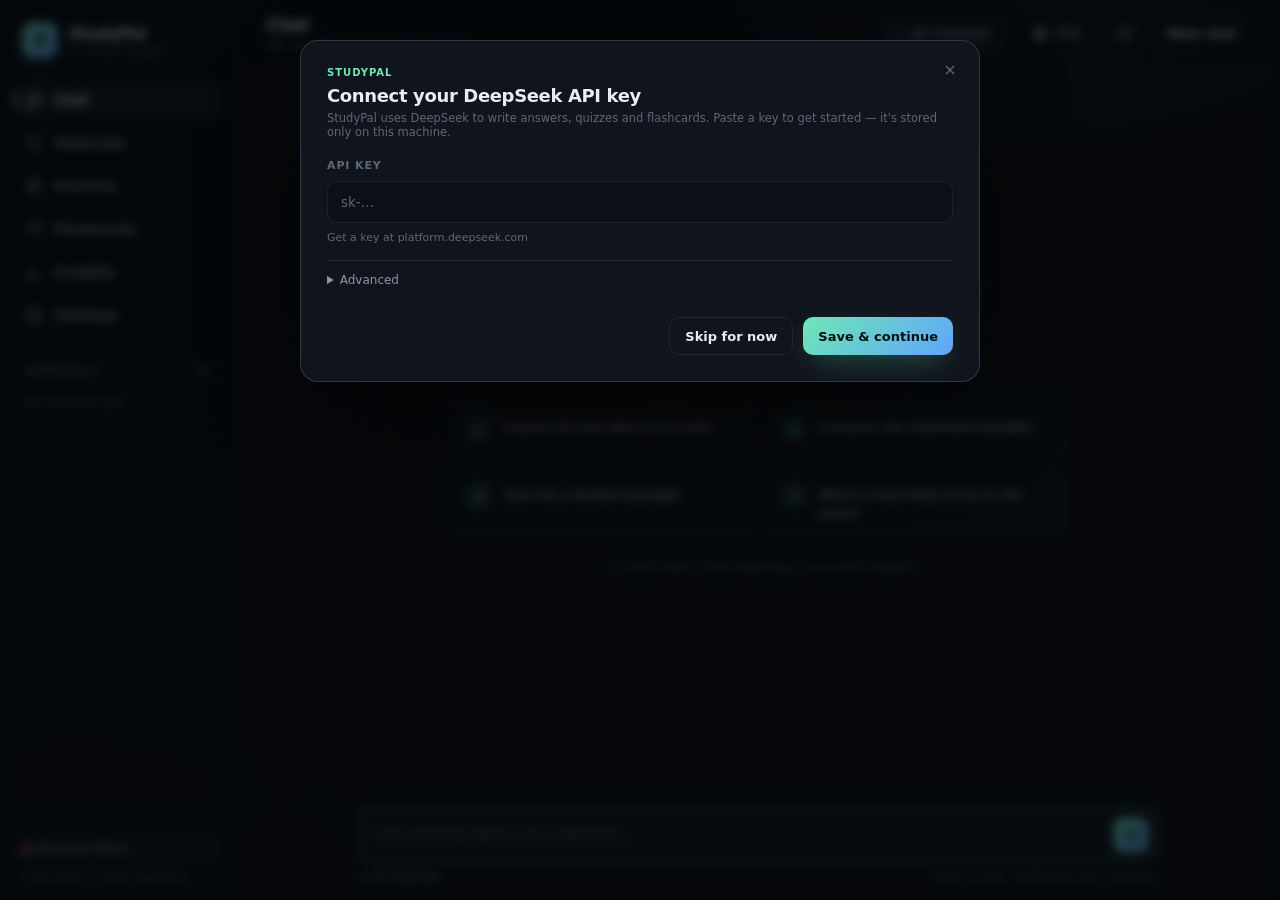
==== commit bb54f57d: "Add bilingual README, one-click setup, and in-browser API key config - README in English (README.md)" ====
--- a/static/index.html
+++ b/static/index.html
@@ -24,30 +24,34 @@
       <nav class="nav" aria-label="Main">
         <button class="nav-item is-active" data-view="chat">
           <svg viewBox="0 0 24 24" fill="none" stroke="currentColor" stroke-width="1.7"><path d="M21 12a8 8 0 0 1-8 8H7l-4 3v-4.5A8 8 0 1 1 21 12z"/><path d="M8 10h8M8 14h5"/></svg>
-          <span>Chat</span><kbd>1</kbd>
+          <span data-i18n="nav.chat">Chat</span><kbd>1</kbd>
         </button>
         <button class="nav-item" data-view="materials">
           <svg viewBox="0 0 24 24" fill="none" stroke="currentColor" stroke-width="1.7"><path d="M4 5.5A2.5 2.5 0 0 1 6.5 3H20v15H6.5A2.5 2.5 0 0 0 4 20.5z"/><path d="M4 20.5A2.5 2.5 0 0 1 6.5 18H20"/></svg>
-          <span>Materials</span><kbd>2</kbd>
+          <span data-i18n="nav.materials">Materials</span><kbd>2</kbd>
         </button>
         <button class="nav-item" data-view="quiz">
           <svg viewBox="0 0 24 24" fill="none" stroke="currentColor" stroke-width="1.7"><circle cx="12" cy="12" r="9"/><circle cx="12" cy="12" r="4.5"/><circle cx="12" cy="12" r="1" fill="currentColor" stroke="none"/></svg>
-          <span>Practice</span><kbd>3</kbd>
+          <span data-i18n="nav.practice">Practice</span><kbd>3</kbd>
         </button>
         <button class="nav-item" data-view="cards">
           <svg viewBox="0 0 24 24" fill="none" stroke="currentColor" stroke-width="1.7"><rect x="3" y="6.5" width="13" height="12" rx="2.5"/><path d="M8 3.5h11a2 2 0 0 1 2 2v9"/></svg>
-          <span>Flashcards</span><kbd>4</kbd>
+          <span data-i18n="nav.flashcards">Flashcards</span><kbd>4</kbd>
         </button>
         <button class="nav-item" data-view="insights">
           <svg viewBox="0 0 24 24" fill="none" stroke="currentColor" stroke-width="1.7"><path d="M4 20V10M10 20V4M16 20v-7M22 20H2"/></svg>
-          <span>Insights</span><kbd>5</kbd>
+          <span data-i18n="nav.insights">Insights</span><kbd>5</kbd>
+        </button>
+        <button class="nav-item" data-view="settings">
+          <svg viewBox="0 0 24 24" fill="none" stroke="currentColor" stroke-width="1.7"><circle cx="12" cy="12" r="3"/><path d="M19.4 15a1.7 1.7 0 0 0 .34 1.87l.06.06a2 2 0 1 1-2.83 2.83l-.06-.06a1.7 1.7 0 0 0-1.87-.34 1.7 1.7 0 0 0-1.03 1.56V21a2 2 0 1 1-4 0v-.09a1.7 1.7 0 0 0-1.03-1.56 1.7 1.7 0 0 0-1.87.34l-.06.06a2 2 0 1 1-2.83-2.83l.06-.06a1.7 1.7 0 0 0 .34-1.87 1.7 1.7 0 0 0-1.56-1.03H3a2 2 0 1 1 0-4h.09a1.7 1.7 0 0 0 1.56-1.03 1.7 1.7 0 0 0-.34-1.87l-.06-.06a2 2 0 1 1 2.83-2.83l.06.06a1.7 1.7 0 0 0 1.87.34h.01a1.7 1.7 0 0 0 1.03-1.56V3a2 2 0 1 1 4 0v.09a1.7 1.7 0 0 0 1.03 1.56 1.7 1.7 0 0 0 1.87-.34l.06-.06a2 2 0 1 1 2.83 2.83l-.06.06a1.7 1.7 0 0 0-.34 1.87v.01a1.7 1.7 0 0 0 1.56 1.03H21a2 2 0 1 1 0 4h-.09a1.7 1.7 0 0 0-1.56 1.03z"/></svg>
+          <span data-i18n="nav.settings">Settings</span><kbd>6</kbd>
         </button>
       </nav>
 
       <div class="side-section">
-        <div class="side-label"><span>Materials</span><span class="count" id="doc-count">0</span></div>
+        <div class="side-label"><span data-i18n="side.materials">Materials</span><span class="count" id="doc-count">0</span></div>
         <div class="side-docs" id="side-docs">
-          <div class="side-empty">No materials yet</div>
+          <div class="side-empty" data-i18n="side.empty">No materials yet</div>
         </div>
       </div>
 
@@ -55,7 +59,7 @@
         <div class="status-pill" id="health-pill" title="System status">
           <span class="dot"></span><span id="health-text">Connecting…</span>
         </div>
-        <div class="side-note">Local index · Cloud reasoning</div>
+        <div class="side-note" data-i18n="side.note">Local index · Cloud reasoning</div>
       </div>
     </aside>
 
@@ -69,9 +73,13 @@
           <label class="scope-select" title="Limit answers to one document">
             <svg viewBox="0 0 24 24" fill="none" stroke="currentColor" stroke-width="1.7"><path d="M4 5.5A2.5 2.5 0 0 1 6.5 3H20v15H6.5A2.5 2.5 0 0 0 4 20.5z"/></svg>
             <select id="doc-filter" aria-label="Document scope">
-              <option value="all">All materials</option>
+              <option value="all" data-i18n="scope.all">All materials</option>
             </select>
           </label>
+          <button class="btn btn-ghost" id="lang-btn" type="button" title="Language / 语言" aria-label="Language">
+            <svg viewBox="0 0 24 24" fill="none" stroke="currentColor" stroke-width="1.7"><circle cx="12" cy="12" r="9"/><path d="M3 12h18M12 3a15 15 0 0 1 0 18M12 3a15 15 0 0 0 0 18"/></svg>
+            <span id="lang-btn-label">中文</span>
+          </button>
           <button class="btn btn-ghost btn-icon" id="history-btn" type="button" title="Chat history" aria-label="Chat history">
             <svg viewBox="0 0 24 24" fill="none" stroke="currentColor" stroke-width="1.7"><circle cx="12" cy="12" r="9"/><path d="M12 7v5l3 2"/></svg>
           </button>
@@ -89,14 +97,14 @@
           </div>
           <div class="composer-area">
             <form class="composer" id="chat-form" autocomplete="off">
-              <textarea id="chat-input" rows="1" placeholder="Ask anything about your materials…" aria-label="Message"></textarea>
+              <textarea id="chat-input" rows="1" placeholder="Ask anything about your materials…" aria-label="Message" data-i18n-placeholder="chat.placeholder"></textarea>
               <button class="send-btn" id="send-btn" type="submit" title="Send (Enter)" aria-label="Send">
                 <svg viewBox="0 0 24 24" fill="none" stroke="currentColor" stroke-width="1.9"><path d="M5 12h13M13 6l6 6-6 6"/></svg>
               </button>
             </form>
             <div class="composer-meta">
               <span class="scope-chip" id="scope-chip">All materials</span>
-              <span class="hint">Enter to send · Shift+Enter for a new line</span>
+              <span class="hint" data-i18n="chat.hint">Enter to send · Shift+Enter for a new line</span>
             </div>
           </div>
         </section>
@@ -120,6 +128,11 @@
         <section class="view" id="view-insights" data-view="insights">
           <div class="view-inner" id="insights-body"></div>
         </section>
+
+        <!-- SETTINGS -->
+        <section class="view" id="view-settings" data-view="settings">
+          <div class="view-inner" id="settings-body"></div>
+        </section>
       </div>
     </main>
   </div>
--- a/static/styles.css
+++ b/static/styles.css
@@ -1660,6 +1660,35 @@
   .modal-panel { margin: 20px auto; padding: 22px; }
 }
 
+/* ---------------------------------------------------------- settings */
+.field-input {
+  width: 100%;
+  height: 42px;
+  padding: 0 13px;
+  border: 1px solid var(--line);
+  border-radius: 10px;
+  background: rgba(0, 0, 0, 0.22);
+  color: var(--text);
+  font-size: 13.5px;
+  transition: border-color 0.15s, box-shadow 0.15s;
+}
+.field-input:focus {
+  outline: none;
+  border-color: rgba(110, 231, 183, 0.5);
+  box-shadow: 0 0 0 3px rgba(110, 231, 183, 0.12);
+}
+.field-input::placeholder { color: var(--faint); }
+
+.ob-advanced { margin-top: 16px; border-top: 1px solid var(--line); padding-top: 4px; }
+.ob-advanced summary {
+  cursor: pointer;
+  font-size: 12px;
+  color: var(--muted);
+  padding: 8px 0;
+  user-select: none;
+}
+.ob-advanced summary:hover { color: var(--text); }
+
 @media (prefers-reduced-motion: reduce) {
   *, *::before, *::after {
     animation-duration: 0.001ms !important;
